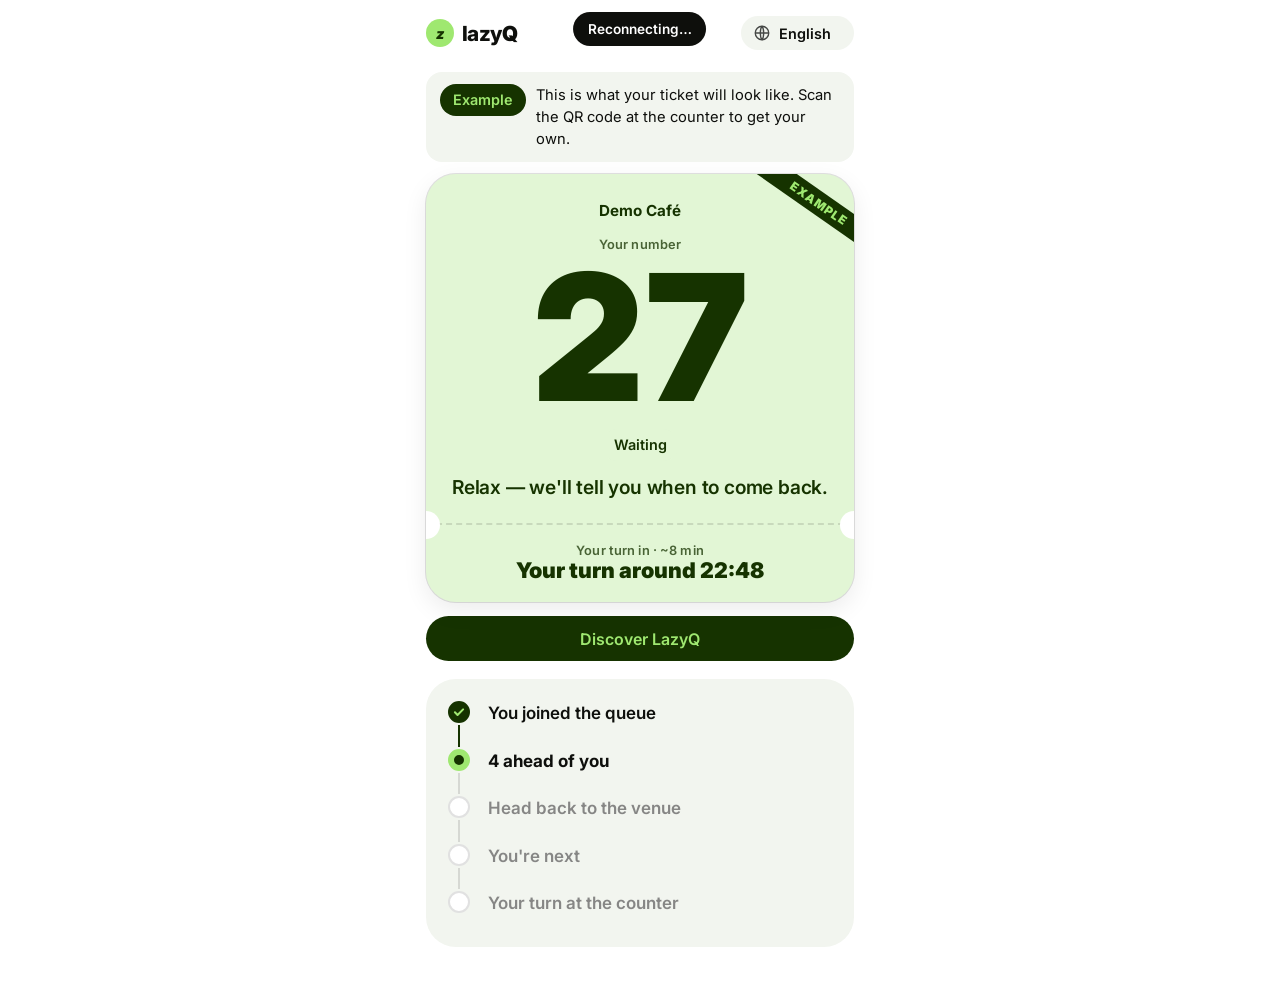
==== web/ticket.html @ cf5967dd "Add LazyQ customer website and staff dashboard" ====
<!doctype html>
<html lang="en">
<head>
  <meta charset="utf-8">
  <meta name="viewport" content="width=device-width, initial-scale=1">
  <title>My ticket — LazyQ</title>
  <link rel="preconnect" href="https://fonts.googleapis.com"><link rel="preconnect" href="https://fonts.gstatic.com" crossorigin>
  <link rel="stylesheet" href="https://fonts.googleapis.com/css2?family=Inter:wght@400;600;700;800;900&display=swap">
  <link rel="stylesheet" href="css/style.css">
</head>
<body>
  <main class="phone">
    <div class="phone-head">
      <a class="logo" href="index.html"><span class="mark">z</span><span>lazy<b class="q">Q</b></span></a>
      <select class="lang" id="lang" aria-label="Language"></select>
    </div>

    <!-- Not in a queue -->
    <div class="ticket-stub" id="none" hidden>
      <div class="top">
        <h2 style="margin:8px 0;font-size:1.6rem" id="none-title" data-i18n="t_not_in"></h2>
        <p class="muted" id="none-sub" data-i18n="t_not_in_sub"></p>
      </div>
    </div>

    <a class="btn dark" href="index.html" id="none-discover" style="width:100%;margin-top:14px" hidden data-i18n="t_discover"></a>

    <div id="active" hidden>
      <div class="sample-note" id="sample-note" hidden>
        <span class="pill" data-i18n="t_example"></span><span data-i18n="t_sample"></span>
      </div>
      <div class="ticket-stub" id="stub">
        <div class="top">
          <div class="brand" id="venue-name"></div>
          <div class="label" style="margin-top:12px" data-i18n="t_your_number"></div>
          <div class="huge" id="ticket">–</div>
          <span class="pill" id="pill"></span>
          <p class="headline" id="headline"></p>
        </div>
        <div class="bottom">
          <div class="label" id="around-label"></div>
          <div class="eta-time" id="around"></div>
        </div>
      </div>

      <!-- Back to the landing page -->
      <a class="btn dark" href="index.html" style="width:100%;margin-top:14px" data-i18n="t_discover"></a>

      <!-- Wise-style progress tracker -->
      <ol class="tracker" id="tracker"></ol>

      <div class="card range" id="range-card" style="margin-top:12px">
        <div class="label" data-i18n="t_roam"></div>
        <p style="margin:6px 0 0" id="away"></p>
        <p class="muted" id="distance" style="margin:6px 0 0"></p>
        <button class="btn small secondary" id="loc" style="margin-top:14px" data-i18n="t_use_loc"></button>
      </div>

      <div class="stack" style="margin-top:16px">
        <button class="btn" id="alerts" style="width:100%" data-i18n="t_alerts_btn"></button>
        <button class="btn secondary" id="leave" style="width:100%" data-i18n="t_leave"></button>
        <p class="muted" style="text-align:center;font-size:.85rem;margin-top:14px" id="serving-line"></p>
      </div>
    </div>
  </main>
  <div class="offline-badge" id="offline" hidden></div>

  <script src="js/config.js"></script>
  <script src="js/i18n.js"></script>
  <script src="js/api.js"></script>
  <script>
    const cfg = SQ_CONFIG;
    const $ = id => document.getElementById(id);
    I18N.mount($("lang"));
    $("venue-name").textContent = cfg.venueName;

    let mine = SQ.me();
    let joinState = null;   // null | "joining" | "expired" | "error"

    // Opened from the QR code (ticket.html?c=123456): create the ticket right here.
    const code = new URLSearchParams(location.search).get("c");
    if (code) {
      joinState = "joining";
      history.replaceState(null, "", "ticket.html");     // a refresh won't try to join again
      (async () => {
        let active = false;
        if (mine) {                                        // already waiting on this phone? keep that ticket
          try {
            const s = await (await fetch("/api/state")).json();
            const v = SQ.entryView(s, mine);
            active = !!v && ["waiting", "called"].includes(v.status);
          } catch {}
        }
        if (!active) {
          try { mine = await SQ.join(code); joinState = null; }
          catch (e) { joinState = e.message === "expired" ? "expired" : "error"; }
        } else joinState = null;
        await SQ.refresh();
        render();
      })();
    }
    let walkMin = null, distM = null, locState = null;   // locState: null | "finding" | "blocked" | "ok"
    let audio = null, alertsOn = false, lastLevel = -1;

    // ---------- location → walking time
    function distanceMetres(a, b) {
      const R = 6371000, rad = x => x * Math.PI / 180;
      const dLat = rad(b.lat - a.lat), dLng = rad(b.lng - a.lng);
      const h = Math.sin(dLat / 2) ** 2 + Math.cos(rad(a.lat)) * Math.cos(rad(b.lat)) * Math.sin(dLng / 2) ** 2;
      return 2 * R * Math.asin(Math.sqrt(h));
    }
    $("loc").onclick = () => {
      if (!navigator.geolocation) { locState = "blocked"; return render(); }
      locState = "finding"; render();
      navigator.geolocation.watchPosition(
        pos => {
          distM = distanceMetres({ lat: pos.coords.latitude, lng: pos.coords.longitude }, cfg.venue);
          walkMin = distM / cfg.walkSpeed / 60;
          locState = "ok"; render();
        },
        () => { locState = "blocked"; render(); },
        { enableHighAccuracy: true, maximumAge: 15000 }
      );
    };

    // ---------- alerts (phones need one tap before they allow sound)
    $("alerts").onclick = () => {
      try { audio = new (window.AudioContext || window.webkitAudioContext)(); beep(1); } catch {}
      alertsOn = true; render();
    };
    function beep(times) {
      if (!audio) return;
      for (let i = 0; i < times; i++) {
        const o = audio.createOscillator(), g = audio.createGain();
        o.frequency.value = 660 + i * 220; o.connect(g); g.connect(audio.destination);
        const at = audio.currentTime + i * 0.3;
        g.gain.setValueAtTime(0.25, at); g.gain.exponentialRampToValueAtTime(0.001, at + 0.28);
        o.start(at); o.stop(at + 0.28);
      }
    }
    function alertUser(level) {
      beep(level + 1);
      if (navigator.vibrate) navigator.vibrate(level >= 2 ? [300, 150, 300, 150, 300] : [300]);
    }

    $("leave").onclick = async () => {
      if (confirm(t("t_leave_confirm"))) { await SQ.leave(); location.href = "index.html"; }
    };

    // ---------- render
    // levels: 0 waiting · 1 head back · 2 you're next · 3 your turn
    const LEVELS = [
      { cls: "state-waiting",  pill: "st_waiting",  pillCls: "",     head: "h_waiting" },
      { cls: "state-headback", pill: "st_headback", pillCls: "warn", head: "h_headback" },
      { cls: "state-next",     pill: "st_next",     pillCls: "go",   head: "h_next" },
      { cls: "state-called",   pill: "st_called",   pillCls: "go",   head: "h_called" },
    ];
    const clock = sec => new Date(Date.now() + sec * 1000).toLocaleTimeString(I18N.lang === "en" ? "en-GB" : I18N.lang, { hour: "2-digit", minute: "2-digit" });

    function renderTracker(level, ahead, finished) {
      const steps = [
        { text: t("tr_joined") },
        { text: t("tr_ahead", { n: ahead }) },
        { text: t("tr_headback") },
        { text: t("tr_next") },
        { text: t("tr_turn") },
      ];
      // step index that is "in progress" for each level
      const current = finished ? 5 : [1, 2, 3, 4][level];
      $("tracker").innerHTML = steps.map((s, i) =>
        `<li class="${i < current ? "done" : i === current ? "now" : ""}">${s.text}</li>`).join("");
    }

    // Example ticket for visitors who haven't scanned yet
    const SAMPLE = { status: "waiting", ticket: 27, ahead: 4, etaSec: 8 * 60, nowServing: 23 };

    function render() {
      const s = SQ.state;
      if (!s && (mine || joinState)) return;          // wait for live data before deciding
      let v = s && mine ? SQ.entryView(s, mine) : null;

      // No ticket yet (and not in the middle of joining): show an example ticket
      const sample = !v && !joinState;
      if (sample) v = SAMPLE;
      $("sample-note").hidden = !sample;
      $("stub").classList.toggle("is-sample", sample);
      $("stub").dataset.watermark = t("t_example");
      ["leave", "alerts", "serving-line"].forEach(id => $(id).hidden = sample);

      $("none").hidden = !!v; $("active").hidden = !v; $("none-discover").hidden = !!v;
      if (!v) {
        const [title, sub] = {
          joining: ["join_joining", ""],
          expired: ["join_expired", "join_expired_sub"],
          error:   ["join_error", ""],
        }[joinState] || ["t_not_in", "t_not_in_sub"];
        $("none-title").textContent = t(title);
        $("none-sub").textContent = sub ? t(sub) : "";
        return;
      }

      $("ticket").textContent = v.ticket;
      $("serving-line").textContent = t("t_footer", { n: v.nowServing || "–" });
      $("alerts").textContent = t(alertsOn ? "t_alerts_on" : "t_alerts_btn");
      $("alerts").disabled = alertsOn;

      // finished states
      if (["served", "no_show", "left"].includes(v.status)) {
        document.body.className = "";
        $("pill").className = "pill off";
        $("pill").textContent = t({ served: "st_served", no_show: "st_noshow", left: "st_left" }[v.status]);
        $("headline").textContent = t(v.status === "no_show" ? "h_noshow" : "h_served");
        $("around-label").textContent = ""; $("around").textContent = "";
        renderTracker(3, 0, v.status === "served");
        ["range-card", "leave", "alerts"].forEach(id => $(id).hidden = true);
        if (v.status !== "served") $("tracker").hidden = true;
        return;
      }

      const etaMin = v.etaSec / 60;
      let level = 0;
      if (v.status === "called") level = 3;
      else if (v.ahead === 0) level = 2;
      else if (walkMin !== null ? walkMin + cfg.returnBufferMin >= etaMin : etaMin <= cfg.returnBufferMin) level = 1;

      const L = LEVELS[level];
      document.body.className = L.cls;
      $("pill").className = "pill " + L.pillCls;
      $("pill").textContent = t(L.pill);
      $("headline").textContent = t(L.head);

      // "Your turn around 15:42" (like Wise's "should arrive by")
      if (v.status === "called") {
        $("around-label").textContent = t("t_turn_in");
        $("around").textContent = t("t_now");
      } else {
        $("around-label").textContent = t("t_turn_in") + " · " + (v.etaSec >= 60 ? "~" : "") + I18N.mins(v.etaSec);
        $("around").textContent = t("t_around", { time: clock(v.etaSec) });
      }

      renderTracker(level, v.ahead, false);

      const awaySec = Math.max(0, (etaMin - cfg.returnBufferMin) * 60);
      $("away").innerHTML = t("t_roam_text", { m: `<strong>${I18N.mins(level === 0 ? awaySec : 0)}</strong>` });
      $("distance").textContent =
        locState === "ok" ? t("t_distance", { m: I18N.mins(walkMin * 60), d: Math.round(distM) }) :
        locState === "finding" ? t("t_finding") :
        locState === "blocked" ? t("t_loc_blocked") : "";
      $("loc").hidden = locState === "ok";
      $("range-card").hidden = level >= 2 || sample;
      document.title = sample ? `${t("t_example")} — LazyQ` : `#${v.ticket} · ${t(L.pill)} — LazyQ`;
      if (sample) return;                              // no alerts for the example

      if (lastLevel !== -1 && level > lastLevel && level > 0) alertUser(level);
      lastLevel = level;
    }

    SQ.subscribe(render);
    render();   // show the example straight away, even before live data arrives
    I18N.onChange(render);
    SQ.onStatus(on => { $("offline").hidden = on; $("offline").textContent = t("offline"); });
    setInterval(render, 15000);
  </script>
</body>
</html>
---- web/css/style.css ----
/* LazyQ — styled in the spirit of Wise's design language
   (bright green + forest green, heavy Inter display type, pill buttons, flat rounded cards).
   Change the tokens below to rebrand. */
:root {
  --bg: #ffffff;
  --surface: #f2f5ef;       /* soft neutral panels */
  --mint: #e2f6d5;          /* light green surfaces */
  --green: #9fe870;         /* primary bright green */
  --green-hover: #cdffad;
  --forest: #163300;        /* text on green, dark panels */
  --ink: #0e0f0c;           /* body text */
  --muted: #454745;
  --faint: #868685;
  --line: rgba(14, 15, 12, .12);
  --yellow: #ffd11a;        /* "head back now" */
  --orange: #ffc091;
  --danger: #d03238;

  --r-sm: 16px; --r-md: 30px; --r-lg: 40px;
  --display: "Inter", Helvetica, Arial, sans-serif;
  --font: "Inter", Helvetica, Arial, sans-serif;
  --mono: ui-monospace, "SF Mono", Menlo, Consolas, monospace;
  --ease: cubic-bezier(.2, 0, 0, 1);
}
@media (prefers-color-scheme: dark) {
  :root {
    --bg: #0e0f0c; --surface: #1b1d18; --mint: #20301a; --ink: #f2f5ef; --muted: #c4c7c1; --faint: #8e918b;
    --line: rgba(242, 245, 239, .14);
  }
}

* { box-sizing: border-box; }
[hidden] { display: none !important; }   /* never let a component's display style un-hide it */
html, body { margin: 0; }
body {
  background: var(--bg); color: var(--ink); font: 400 1.0625rem/1.5 var(--font);
  -webkit-font-smoothing: antialiased; font-feature-settings: "calt";
}
a { color: inherit; }
.wrap { max-width: 1200px; margin: 0 auto; padding: 0 24px; }
@media (max-width: 576px) { .wrap { padding: 0 16px; } }
.muted { color: var(--muted); }
.mono { font-family: var(--mono); font-variant-numeric: tabular-nums; }
h1, h2, h3 { margin: 0; }
.display { font: 900 1em/.88 var(--display); letter-spacing: -.01em; }

/* ---------- buttons, pills, picker ---------- */
/* .primary = the default green button; .ghost = alias of .secondary */
.btn {
  display: inline-flex; align-items: center; justify-content: center; gap: .5em;
  padding: .8em 1.5em; border-radius: 9999px; border: 0; background: var(--green); color: var(--forest);
  font: 600 1rem var(--font); text-decoration: none; cursor: pointer;
  transition: transform .15s var(--ease), background .15s var(--ease);
}
.btn:hover { transform: scale(1.04); background: var(--green-hover); }
.btn:active { transform: scale(.96); }
.btn.secondary, .btn.ghost { background: rgba(22, 51, 0, .08); color: var(--ink); }
.btn.ghost:hover, .btn.secondary:hover { background: rgba(22, 51, 0, .14); }
.btn.dark { background: var(--forest); color: var(--green); }
.btn.small { padding: .55em 1.1em; font-size: .9rem; }
.btn:disabled { opacity: .65; cursor: default; transform: none; }
.btn:focus-visible, .lang:focus-visible, .lang-chip:focus-visible { outline: 3px solid var(--forest); outline-offset: 3px; }
@media (prefers-color-scheme: dark) { .btn.secondary, .btn.ghost { background: rgba(242, 245, 239, .1); } }

.pill {
  display: inline-block; padding: .35em .9em; border-radius: 9999px; font-weight: 600; font-size: .9rem;
  background: var(--mint); color: var(--forest);
}
.pill.warn { background: var(--forest); color: var(--yellow); }
.pill.go { background: var(--forest); color: var(--green); }
.pill.off { background: var(--surface); color: var(--muted); }
@media (prefers-color-scheme: dark) { .pill { color: var(--green); } }

.lang {
  appearance: none; -webkit-appearance: none; font: 600 .9rem var(--font); color: var(--ink);
  background: var(--surface) url("data:image/svg+xml,%3Csvg xmlns='http://www.w3.org/2000/svg' width='24' height='24' fill='none' stroke='%23454745' stroke-width='1.8'%3E%3Ccircle cx='12' cy='12' r='9'/%3E%3Cpath d='M3 12h18M12 3c3 3.5 3 14.5 0 18M12 3c-3 3.5-3 14.5 0 18'/%3E%3C/svg%3E") no-repeat 12px center / 18px;
  border: 0; border-radius: 9999px; padding: .6em 1.1em .6em 38px; cursor: pointer;
}
[dir="rtl"] .lang { background-position: calc(100% - 12px) center; padding: .6em 38px .6em 1.1em; }

.card { background: var(--surface); border-radius: var(--r-md); padding: 28px; }
.label { font-size: .8rem; font-weight: 600; color: var(--muted); letter-spacing: .01em; }
.huge { font: 900 clamp(5rem, 26vw, 11rem)/.88 var(--display); font-variant-numeric: tabular-nums; letter-spacing: -.02em; }
.huge.idle { font-size: clamp(2rem, 6vw, 3.4rem) !important; opacity: .55; margin: 18px 0; }
.offline-badge {
  position: fixed; top: 12px; left: 50%; transform: translateX(-50%); z-index: 50;
  background: var(--ink); color: var(--bg); padding: .5em 1.1em; border-radius: 9999px; font-weight: 600; font-size: .85rem;
}

/* ---------- landing ---------- */
.nav { display: flex; align-items: center; justify-content: space-between; gap: 12px; padding: 18px 0; }
.nav-right { display: flex; gap: 10px; align-items: center; }
.logo { display: inline-flex; align-items: center; gap: 8px; font: 800 1.3rem var(--font); letter-spacing: -.03em; text-decoration: none; }
.logo .mark {
  font-style: italic;
  width: 28px; height: 28px; border-radius: 50%; background: var(--green); display: inline-grid; place-items: center;
  color: var(--forest); font-size: .9rem; font-weight: 900;
}

.hero { padding: 40px 0 72px; display: grid; grid-template-columns: 1.25fr 1fr; gap: 48px; align-items: center; }
.hero h1 { font: 900 clamp(3.2rem, 8.5vw, 7rem)/.88 var(--display); letter-spacing: -.01em; margin-bottom: 26px; text-transform: uppercase; }
.hero h1 .hl { background: var(--green); color: var(--forest); padding: 0 .12em; border-radius: .12em; box-decoration-break: clone; -webkit-box-decoration-break: clone; }
.hero p { font-size: 1.25rem; max-width: 46ch; margin: 0 0 28px; }
.actions { display: flex; flex-wrap: wrap; gap: 12px; }

/* language chips, prominent on the front page */
.langs { margin-top: 30px; }
.langs .label { display: block; margin-bottom: 10px; }
.lang-row { display: flex; flex-wrap: wrap; gap: 8px; }
.lang-chip {
  border: 1px solid var(--line); background: var(--bg); color: var(--ink); border-radius: 9999px;
  padding: .45em 1em; font: 600 .95rem var(--font); cursor: pointer; transition: background .15s var(--ease);
}
.lang-chip:hover { background: var(--surface); }
.lang-chip[aria-pressed="true"] { background: var(--forest); color: var(--green); border-color: var(--forest); }

.hero-art {
  position: relative; background: var(--forest); border-radius: var(--r-lg); padding: 48px 28px;
  display: flex; justify-content: center; min-height: 440px; align-items: center; overflow: hidden;
}
.hero-art::before {
  content: ""; position: absolute; width: 360px; height: 360px; border-radius: 50%;
  background: var(--green); opacity: .18; right: -120px; top: -120px;
}
.hero-art .ticket-stub { width: min(290px, 80vw); transform: rotate(-3deg); }
.sticker {
  position: absolute; bottom: 26px; left: 22px; transform: rotate(-6deg);
  background: var(--green); color: var(--forest); font: 900 .95rem/1 var(--display); text-transform: uppercase;
  padding: .8em 1.1em; border-radius: 9999px;
}

.section { padding: 72px 0; }
.section.alt { background: var(--surface); }
.section h2 { font: 900 clamp(2.2rem, 5vw, 3.6rem)/.9 var(--display); text-transform: uppercase; margin-bottom: 32px; }
.grid3 { display: grid; gap: 16px; grid-template-columns: repeat(auto-fit, minmax(250px, 1fr)); }
.section.alt .card { background: var(--bg); }
.step-n {
  display: inline-grid; place-items: center; width: 44px; height: 44px; border-radius: 50%;
  background: var(--green); color: var(--forest); font: 900 1.2rem var(--display);
}
.card h3 { margin: 16px 0 6px; font-size: 1.4rem; font-weight: 600; letter-spacing: -.02em; }
.card p { margin: 0; }
.tag { font-size: .8rem; font-weight: 600; color: var(--forest); background: var(--green); padding: .25em .7em; border-radius: 9999px; display: inline-block; }
.footer { padding: 32px 0 48px; font-size: .9rem; }
@media (max-width: 900px) {
  .hero { grid-template-columns: 1fr; }
  .hero-art { min-height: 380px; }
}

/* ---------- the ticket (ticket page) ---------- */
.ticket-stub {
  --notch: 14px;
  position: relative; background: var(--bg); color: var(--ink); border-radius: var(--r-md);
  box-shadow: 0 0 0 1px var(--line), 0 8px 24px rgba(14, 15, 12, .08); text-align: center; overflow: hidden;
  transition: background .25s var(--ease), color .25s var(--ease);
}
.ticket-stub .top { padding: 26px 22px 22px; }
.ticket-stub .bottom { padding: 16px 22px 20px; border-top: 2px dashed var(--line); position: relative; }
.ticket-stub .bottom::before, .ticket-stub .bottom::after {
  content: ""; position: absolute; top: calc(var(--notch) * -1); width: calc(var(--notch) * 2); height: calc(var(--notch) * 2);
  background: var(--notch-bg, var(--bg)); border-radius: 50%;
}
.ticket-stub .bottom::before { left: calc(var(--notch) * -1); }
.ticket-stub .bottom::after { right: calc(var(--notch) * -1); }
.hero-art .ticket-stub { --notch-bg: var(--forest); }
.ticket-stub .brand { font-weight: 700; font-size: .95rem; }
.ticket-stub .huge { margin: 6px 0 14px; }

/* ---------- venue (counter) screen ---------- */
.venue { min-height: 100vh; display: grid; grid-template-columns: 1.3fr 1fr; }
.venue .left {
  display: flex; flex-direction: column; justify-content: center; padding: 6vw;
  background: var(--forest); color: #fff; position: relative; overflow: hidden;
}
.venue .left::after {
  content: ""; position: absolute; width: 50vw; height: 50vw; right: -22vw; bottom: -24vw; border-radius: 50%;
  background: var(--green); opacity: .12;
}
.venue .left .logo { color: #fff; }
.venue .left .label { color: rgba(255, 255, 255, .7); font-size: clamp(1rem, 1.6vw, 1.4rem); }
.venue .huge { font-size: clamp(8rem, 24vw, 22rem); color: var(--green); }
.venue .wait { font: 600 clamp(1.3rem, 2.3vw, 2rem)/1.2 var(--font); margin: 18px 0 0; letter-spacing: -.02em; }
.venue .right {
  display: flex; flex-direction: column; justify-content: center; align-items: center; padding: 4vw; text-align: center; background: var(--bg);
}
.scan-line { font: 900 clamp(2rem, 3.6vw, 3.2rem)/.9 var(--display); text-transform: uppercase; margin-bottom: 26px; }
.qr {
  background: #fff; padding: 18px; border-radius: var(--r-md); width: min(330px, 70vw); aspect-ratio: 1; display: block;
  box-shadow: 0 0 0 1px var(--line), 0 8px 24px rgba(14, 15, 12, .08);
}
.qr svg { width: 100%; height: 100%; display: block; }
.code-digits { font: 700 1.6rem var(--mono); letter-spacing: .25em; margin-top: 18px; }
.bar { height: 8px; width: min(330px, 70vw); background: var(--surface); border-radius: 99px; overflow: hidden; margin-top: 10px; }
.bar > i { display: block; height: 100%; background: var(--green); transition: width 1s linear; }
@media (max-width: 760px) { .venue { grid-template-columns: 1fr; } }

/* ---------- ticket page ---------- */
.phone { max-width: 460px; margin: 0 auto; padding: 16px 16px 44px; }
.phone-head { display: flex; justify-content: space-between; align-items: center; gap: 10px; margin-bottom: 22px; }
.stats { display: grid; grid-template-columns: 1fr 1fr; gap: 12px; margin: 16px 0 12px; }
.stat { background: var(--surface); border-radius: var(--r-sm); padding: 14px 16px; }
.stat b { display: block; font: 900 1.6rem/1.05 var(--display); margin-top: 6px; overflow-wrap: anywhere; }
.range { border-radius: var(--r-md); }
.range strong { font-weight: 900; color: var(--forest); background: var(--mint); padding: 0 .3em; border-radius: 6px; }
.stack > * + * { margin-top: 10px; }
.headline { font: 600 1.2rem/1.35 var(--font); letter-spacing: -.01em; margin: 14px 0 0; }

body.state-waiting .ticket-stub { background: var(--mint); --notch-bg: var(--bg); color: var(--forest); }
body.state-headback .ticket-stub { background: var(--yellow); color: var(--ink); }
body.state-next .ticket-stub { background: var(--green); color: var(--forest); }
body.state-called .ticket-stub { background: var(--forest); color: var(--green); }
body.state-waiting .ticket-stub .label, body.state-headback .ticket-stub .label,
body.state-next .ticket-stub .label, body.state-called .ticket-stub .label { color: inherit; opacity: .75; }
body.state-called .ticket-stub .pill { background: var(--green); color: var(--forest); }
body.state-called .ticket-stub { animation: pulse 1.2s var(--ease) infinite; }
@keyframes pulse { 50% { transform: scale(1.02); } }
@media (prefers-reduced-motion: reduce) { body.state-called .ticket-stub { animation: none; } }
@media (prefers-color-scheme: dark) {
  body.state-waiting .ticket-stub { color: var(--ink); }
  .range strong { color: var(--green); }
}

/* ---------- staff screen ---------- */
.staff {
  position: fixed; inset: 0; display: flex; flex-direction: column; align-items: center; justify-content: center;
  background: var(--green); color: var(--forest); user-select: none; -webkit-user-select: none;
  touch-action: manipulation; cursor: pointer; text-align: center; padding: 16px;
}
.staff .label { color: inherit; font-size: 1.2rem; opacity: .8; }
.staff .huge { font-size: clamp(9rem, 36vw, 24rem); }
.staff .hint { font-weight: 600; font-size: 1.15rem; opacity: .8; margin-top: 10px; }
.staff.flash { animation: flash .35s ease-out; }
@keyframes flash { from { filter: brightness(1.15) saturate(1.3); } }
.staff.holding { background: var(--forest); color: var(--green); transition: background var(--hold, .8s) linear, color var(--hold, .8s) linear; }
.staff-bar {
  position: fixed; top: 14px; left: 14px; right: 14px; display: flex; justify-content: space-between; align-items: center;
  gap: 10px; z-index: 3; color: var(--forest); font-weight: 700; pointer-events: none;
}
.staff-bar > * { pointer-events: auto; }
.undo-bar {
  position: fixed; left: 16px; right: 16px; bottom: 16px; display: none; align-items: center; justify-content: space-between;
  background: var(--forest); color: #fff; border-radius: var(--r-sm); padding: 12px 14px; font-weight: 600; z-index: 4;
}
.undo-bar.show { display: flex; }
.undo-bar button { background: var(--green); color: var(--forest); border: 0; border-radius: 9999px; padding: .6em 1.3em; font: 700 1rem var(--font); }


/* =====================================================================
   Wise-style additions
   ===================================================================== */

/* forest section (Wise's dark green bands with bright green headlines) */
.section.forest { background: var(--forest); color: #fff; }
.section.forest h2 { color: var(--green); }
.section.forest .card { background: rgba(255, 255, 255, .06); color: #fff; }
.section.forest .card .muted { color: rgba(255, 255, 255, .72); }
.section.forest .step-n { background: var(--green); color: var(--forest); }

/* live queue card on the front page (in the spirit of Wise's live rate calculator) */
.live-card {
  background: var(--bg); color: var(--ink); border-radius: var(--r-md); padding: 22px;
  width: min(380px, 100%); box-shadow: 0 0 0 1px var(--line), 0 16px 40px rgba(0, 0, 0, .18); position: relative; z-index: 1;
}
.live-head { display: flex; align-items: center; justify-content: space-between; gap: 8px; margin-bottom: 14px; }
.live-dot { display: inline-flex; align-items: center; gap: 8px; font-weight: 600; }
.live-dot::before {
  content: ""; width: 10px; height: 10px; border-radius: 50%; background: #2fbf4f;
  box-shadow: 0 0 0 0 rgba(47, 191, 79, .6); animation: ping 1.8s infinite;
}
@keyframes ping { 70% { box-shadow: 0 0 0 10px rgba(47, 191, 79, 0); } 100% { box-shadow: 0 0 0 0 rgba(47, 191, 79, 0); } }
.live-row {
  display: flex; justify-content: space-between; align-items: baseline; padding: 14px 16px; border-radius: var(--r-sm);
  border: 1px solid var(--line); margin-bottom: 8px;
}
.live-row b { font: 900 1.9rem/1 var(--display); font-variant-numeric: tabular-nums; }
.live-row.main { background: var(--surface); border-color: transparent; }
.live-row.main b { font-size: 3rem; }
.live-card .btn { width: 100%; margin-top: 8px; }
.live-note { font-size: .85rem; color: var(--muted); margin: 10px 2px 0; text-align: center; }

/* progress tracker on the ticket (in the spirit of Wise's transfer tracker) */
.tracker { list-style: none; margin: 18px 0 0; padding: 22px 22px 8px; background: var(--surface); border-radius: var(--r-md); }
.tracker li { position: relative; padding: 0 0 22px 40px; color: var(--faint); font-weight: 600; }
.tracker li::before {                /* the dot */
  content: ""; position: absolute; left: 0; top: 0; width: 22px; height: 22px; border-radius: 50%;
  border: 2px solid var(--line); background: var(--bg); box-sizing: border-box;
}
.tracker li::after {                 /* the line to the next dot */
  content: ""; position: absolute; left: 10px; top: 24px; bottom: 2px; width: 2px; background: var(--line);
}
.tracker li:last-child::after { display: none; }
.tracker li.done { color: var(--ink); }
.tracker li.done::before {
  background: var(--forest) url("data:image/svg+xml,%3Csvg xmlns='http://www.w3.org/2000/svg' viewBox='0 0 24 24' fill='none' stroke='%239fe870' stroke-width='3.5' stroke-linecap='round' stroke-linejoin='round'%3E%3Cpath d='M5 12.5l4.5 4.5L19 7.5'/%3E%3C/svg%3E") center / 14px no-repeat;
  border-color: var(--forest);
}
.tracker li.done::after { background: var(--forest); }
.tracker li.now { color: var(--ink); font-weight: 700; }
.tracker li.now::before { border: 6px solid var(--green); background: var(--forest); animation: ping-green 1.8s infinite; }
@keyframes ping-green { 0% { box-shadow: 0 0 0 0 rgba(159, 232, 112, .7); } 70% { box-shadow: 0 0 0 10px rgba(159, 232, 112, 0); } }
.tracker li small { display: block; font-weight: 400; color: var(--muted); margin-top: 2px; }
[dir="rtl"] .tracker li { padding: 0 40px 22px 0; }
[dir="rtl"] .tracker li::before { left: auto; right: 0; }
[dir="rtl"] .tracker li::after { left: auto; right: 10px; }
@media (prefers-color-scheme: dark) {
  .tracker li.done::before { background-color: var(--green); border-color: var(--green);
    background-image: url("data:image/svg+xml,%3Csvg xmlns='http://www.w3.org/2000/svg' viewBox='0 0 24 24' fill='none' stroke='%23163300' stroke-width='3.5' stroke-linecap='round' stroke-linejoin='round'%3E%3Cpath d='M5 12.5l4.5 4.5L19 7.5'/%3E%3C/svg%3E"); }
  .tracker li.done::after { background: var(--green); }
}
.eta-time { font: 900 1.6rem/1 var(--display); }

/* "Up next" strip on the counter screen */
.up-next { margin-top: 5vh; position: relative; z-index: 1; }
.up-next .label { margin-bottom: 12px; display: block; }
.up-next-row { display: flex; gap: 12px; flex-wrap: wrap; }
.up-next-row span {
  min-width: 92px; text-align: center; padding: .35em .7em; border-radius: var(--r-sm);
  background: rgba(255, 255, 255, .08); color: #fff; font: 900 clamp(1.8rem, 3.4vw, 3rem)/1.1 var(--display);
}
.up-next-row span:first-child { background: var(--green); color: var(--forest); }

/* staff stats */
.staff-stats { position: fixed; left: 14px; right: 14px; bottom: 84px; display: flex; justify-content: center; gap: 10px; z-index: 2; pointer-events: none; flex-wrap: wrap; }
.staff-stats span { background: rgba(22, 51, 0, .1); color: var(--forest); border-radius: 9999px; padding: .5em 1.1em; font-weight: 700; }

/* touch-ups */
.hero .live-note { font-size: .85rem; margin: 10px 2px 0; max-width: none; }
.hero-art .sticker { top: 20px; left: 20px; bottom: auto; z-index: 2; transform: rotate(-8deg); }
.eta-time { font-size: 1.35rem; }

/* example ticket shown on "My ticket" before the visitor has scanned */
.sample-note { display: flex; gap: 10px; align-items: flex-start; background: var(--surface); border-radius: var(--r-sm); padding: 12px 14px; margin-bottom: 12px; font-size: .92rem; }
.sample-note .pill { flex: none; background: var(--forest); color: var(--green); }
.ticket-stub.is-sample::after {
  content: attr(data-watermark); position: absolute; top: 18px; right: -34px; transform: rotate(35deg);
  background: var(--forest); color: var(--green); font: 900 .75rem var(--display); letter-spacing: .08em; text-transform: uppercase;
  padding: .35em 3em;
}
[dir="rtl"] .ticket-stub.is-sample::after { right: auto; left: -34px; transform: rotate(-35deg); }

/* logo: lazyQ with a green Q */
.logo .q { color: inherit; font-weight: 900; }
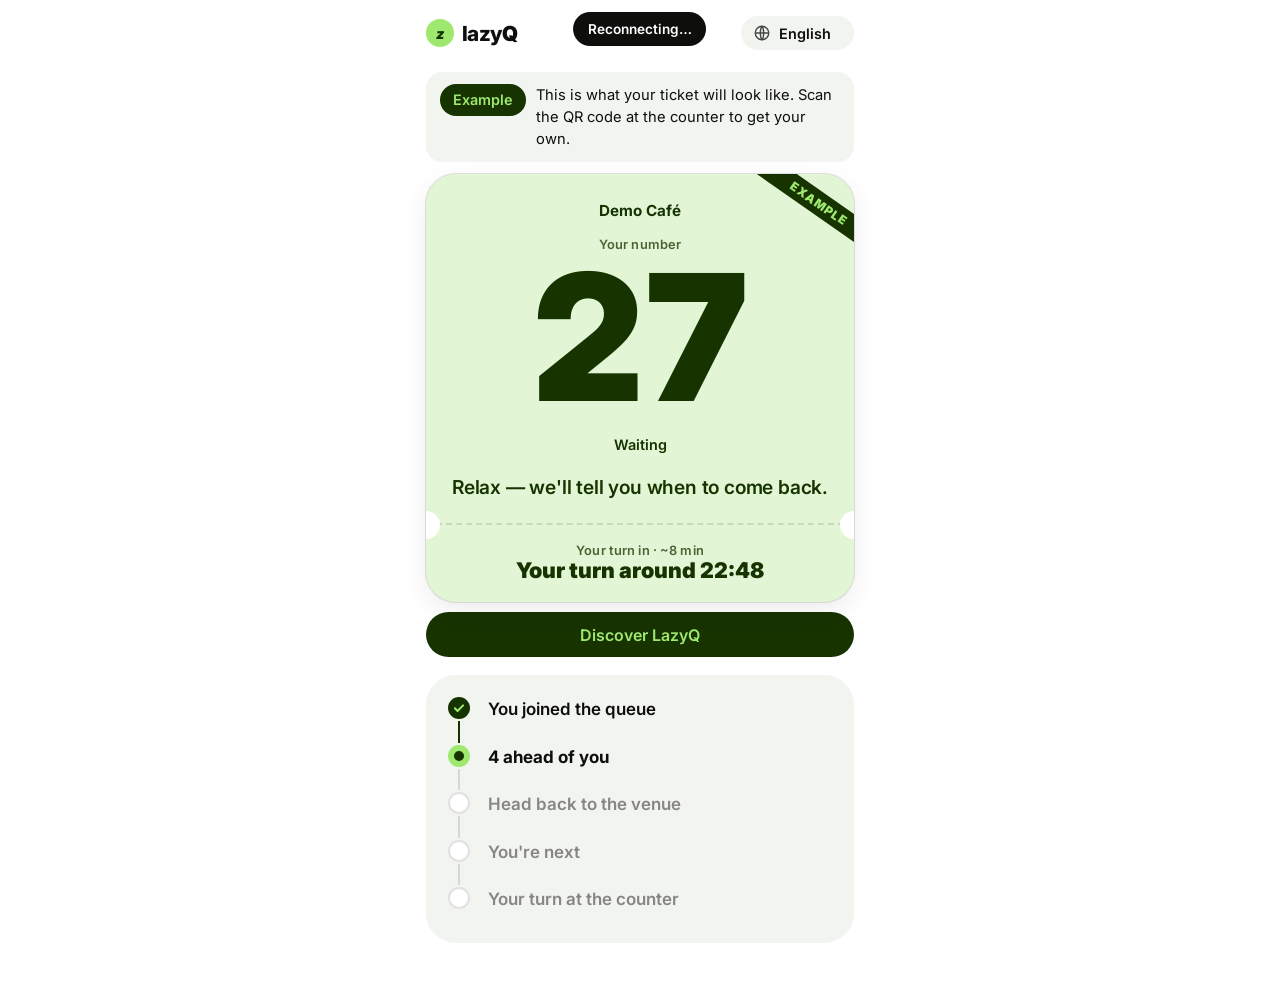
==== commit 3d229c26: "ticket page updated" ====
--- a/web/ticket.html
+++ b/web/ticket.html
@@ -44,7 +44,9 @@
       </div>
 
       <!-- Back to the landing page -->
-      <a class="btn dark" href="index.html" style="width:100%;margin-top:14px" data-i18n="t_discover"></a>
+      <!-- Cancel sits right under the ticket so it's easy to find -->
+      <button class="btn cancel" id="leave" type="button" style="width:100%;margin-top:14px" data-i18n="t_leave"></button>
+      <a class="btn dark" href="index.html" style="width:100%;margin-top:10px" data-i18n="t_discover"></a>
 
       <!-- Wise-style progress tracker -->
       <ol class="tracker" id="tracker"></ol>
@@ -58,7 +60,6 @@
 
       <div class="stack" style="margin-top:16px">
         <button class="btn" id="alerts" style="width:100%" data-i18n="t_alerts_btn"></button>
-        <button class="btn secondary" id="leave" style="width:100%" data-i18n="t_leave"></button>
         <p class="muted" style="text-align:center;font-size:.85rem;margin-top:14px" id="serving-line"></p>
       </div>
     </div>
@@ -144,7 +145,12 @@
     }
 
     $("leave").onclick = async () => {
-      if (confirm(t("t_leave_confirm"))) { await SQ.leave(); location.href = "index.html"; }
+      if (!confirm(t("t_leave_confirm"))) return;
+      $("leave").disabled = true;
+      try { await SQ.leave(); await SQ.refresh(); }
+      catch { alert(t("join_error")); }
+      $("leave").disabled = false;
+      render();
     };
 
     // ---------- render
@@ -209,10 +215,10 @@
         document.body.className = "";
         $("pill").className = "pill off";
         $("pill").textContent = t({ served: "st_served", no_show: "st_noshow", left: "st_left" }[v.status]);
-        $("headline").textContent = t(v.status === "no_show" ? "h_noshow" : "h_served");
+        $("headline").textContent = t({ served: "h_served", no_show: "h_noshow", left: "h_left" }[v.status]);
         $("around-label").textContent = ""; $("around").textContent = "";
         renderTracker(3, 0, v.status === "served");
-        ["range-card", "leave", "alerts"].forEach(id => $(id).hidden = true);
+        ["range-card", "leave", "alerts", "serving-line"].forEach(id => $(id).hidden = true);
         if (v.status !== "served") $("tracker").hidden = true;
         return;
       }
--- a/web/css/style.css
+++ b/web/css/style.css
@@ -340,3 +340,7 @@
 
 /* logo: lazyQ with a green Q */
 .logo .q { color: inherit; font-weight: 900; }
+
+/* cancel ticket */
+.btn.cancel { background: transparent; color: var(--danger); box-shadow: inset 0 0 0 1.5px var(--danger); }
+.btn.cancel:hover { background: rgba(208, 50, 56, .08); }
